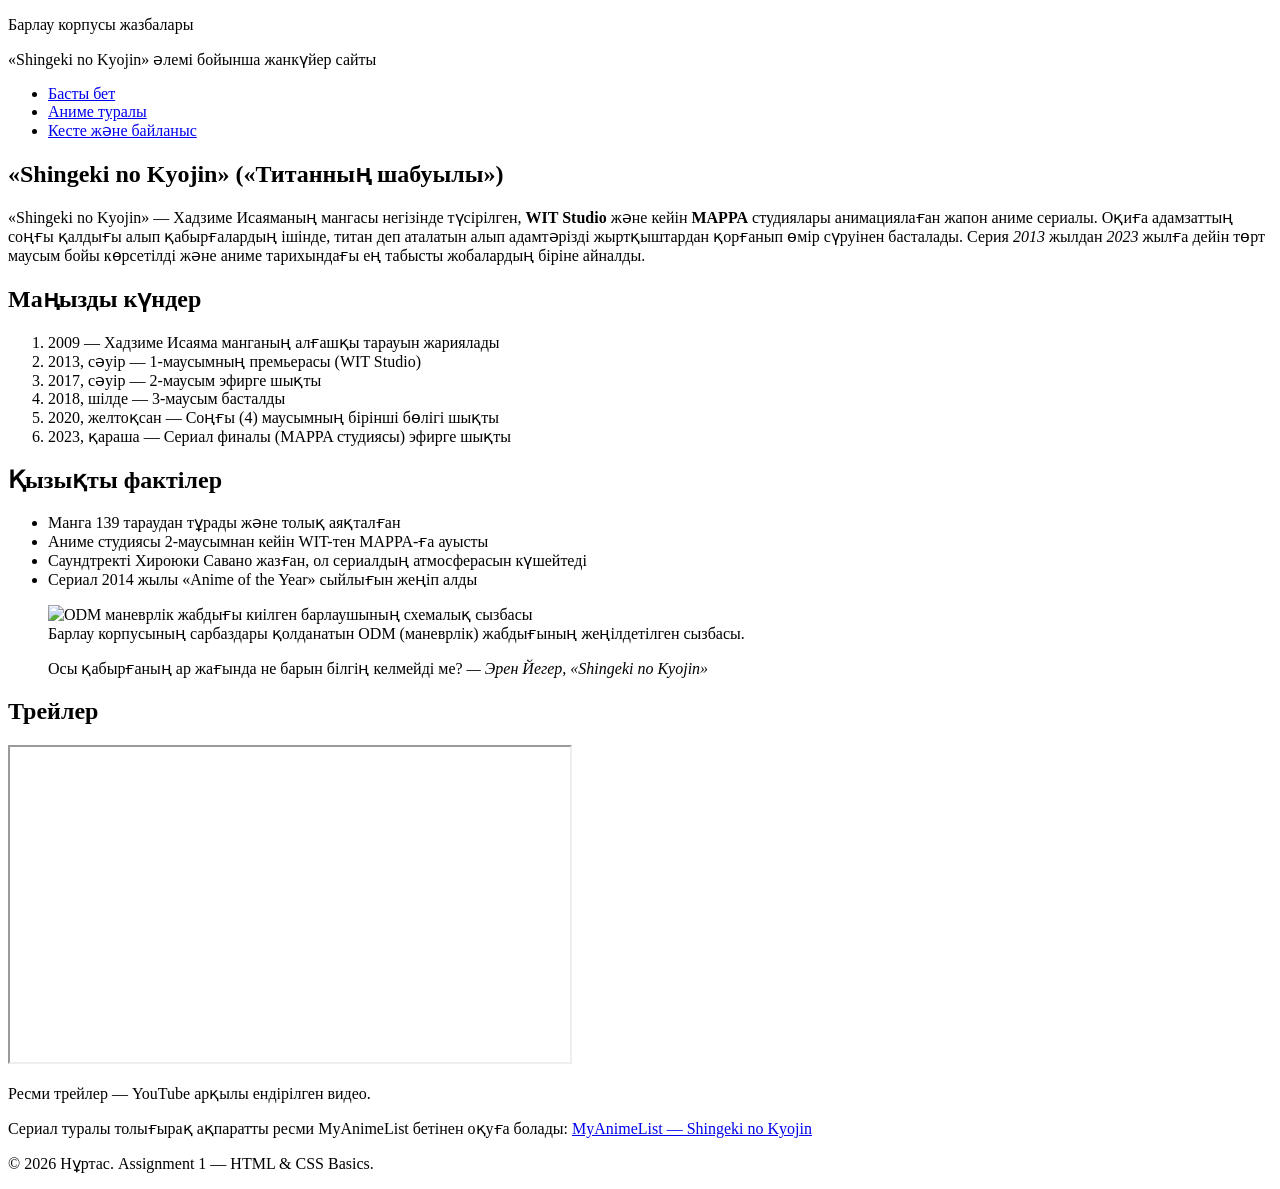
==== about.html @ dbdaebf1 "Add files via upload" ====
<!DOCTYPE html>
<html lang="kk">
<head>
  <meta charset="UTF-8">
  <meta name="viewport" content="width=device-width, initial-scale=1.0">
  <title>Барлау корпусы жазбалары — Аниме туралы</title>
  <link rel="stylesheet" href="css/style.css">
</head>
<body>

  <header class="site-head">
    <div class="masthead">
      <p class="brand">Барлау корпусы жазбалары</p>
      <p class="tagline">«Shingeki no Kyojin» әлемі бойынша жанкүйер сайты</p>
    </div>
  </header>

  <nav class="mainnav">
    <ul>
      <li><a href="index.html">Басты бет</a></li>
      <li><a href="about.html" class="active">Аниме туралы</a></li>
      <li><a href="contact.html">Кесте және байланыс</a></li>
    </ul>
  </nav>

  <main>

    <section>
      <h1>«Shingeki no Kyojin» («Титанның шабуылы»)</h1>
      <p>
        «Shingeki no Kyojin» — Хадзиме Исаяманың мангасы негізінде түсірілген,
        <strong>WIT Studio</strong> және кейін <strong>MAPPA</strong>
        студиялары анимациялаған жапон аниме сериалы. Оқиға адамзаттың
        соңғы қалдығы алып қабырғалардың ішінде, титан деп аталатын алып
        адамтәрізді жыртқыштардан қорғанып өмір сүруінен басталады. Серия
        <em>2013</em> жылдан <em>2023</em> жылға дейін төрт маусым бойы
        көрсетілді және аниме тарихындағы ең табысты жобалардың біріне
        айналды.
      </p>

      <h2>Маңызды күндер</h2>
      <ol>
        <li>2009 — Хадзиме Исаяма манганың алғашқы тарауын жариялады</li>
        <li>2013, сәуір — 1-маусымның премьерасы (WIT Studio)</li>
        <li>2017, сәуір — 2-маусым эфирге шықты</li>
        <li>2018, шілде — 3-маусым басталды</li>
        <li>2020, желтоқсан — Соңғы (4) маусымның бірінші бөлігі шықты</li>
        <li>2023, қараша — Сериал финалы (MAPPA студиясы) эфирге шықты</li>
      </ol>

      <h2>Қызықты фактілер</h2>
      <ul>
        <li>Манга 139 тараудан тұрады және толық аяқталған</li>
        <li>Аниме студиясы 2-маусымнан кейін WIT-тен MAPPA-ға ауысты</li>
        <li>Саундтректі Хироюки Савано жазған, ол сериалдың атмосферасын күшейтеді</li>
        <li>Сериал 2014 жылы «Anime of the Year» сыйлығын жеңіп алды</li>
      </ul>

      <figure>
        <img src="images/odm-gear-diagram.png" alt="ODM маневрлік жабдығы киілген барлаушының схемалық сызбасы">
        <figcaption>Барлау корпусының сарбаздары қолданатын ODM (маневрлік) жабдығының жеңілдетілген сызбасы.</figcaption>
      </figure>

      <blockquote>
        Осы қабырғаның ар жағында не барын білгің келмейді ме?
        <cite>— Эрен Йегер, «Shingeki no Kyojin»</cite>
      </blockquote>

      <h2>Трейлер</h2>
      <div class="media-wrap">
        <iframe
          width="560"
          height="315"
          src="https://www.youtube.com/embed/MGRm4IzK1SQ"
          title="Shingeki no Kyojin — ресми трейлер"
          allow="accelerometer; autoplay; clipboard-write; encrypted-media; gyroscope; picture-in-picture"
          allowfullscreen>
        </iframe>
        <p class="label">Ресми трейлер — YouTube арқылы ендірілген видео.</p>
      </div>

      <p>
        Сериал туралы толығырақ ақпаратты ресми MyAnimeList бетінен
        оқуға болады:
        <a href="https://myanimelist.net/anime/16498/Shingeki_no_Kyojin" target="_blank" rel="noopener">
          MyAnimeList — Shingeki no Kyojin
        </a>
      </p>
    </section>

  </main>

  <footer class="site-foot">
    <p>&copy; 2026 Нұртас. Assignment 1 — HTML &amp; CSS Basics.</p>
  </footer>

</body>
</html>
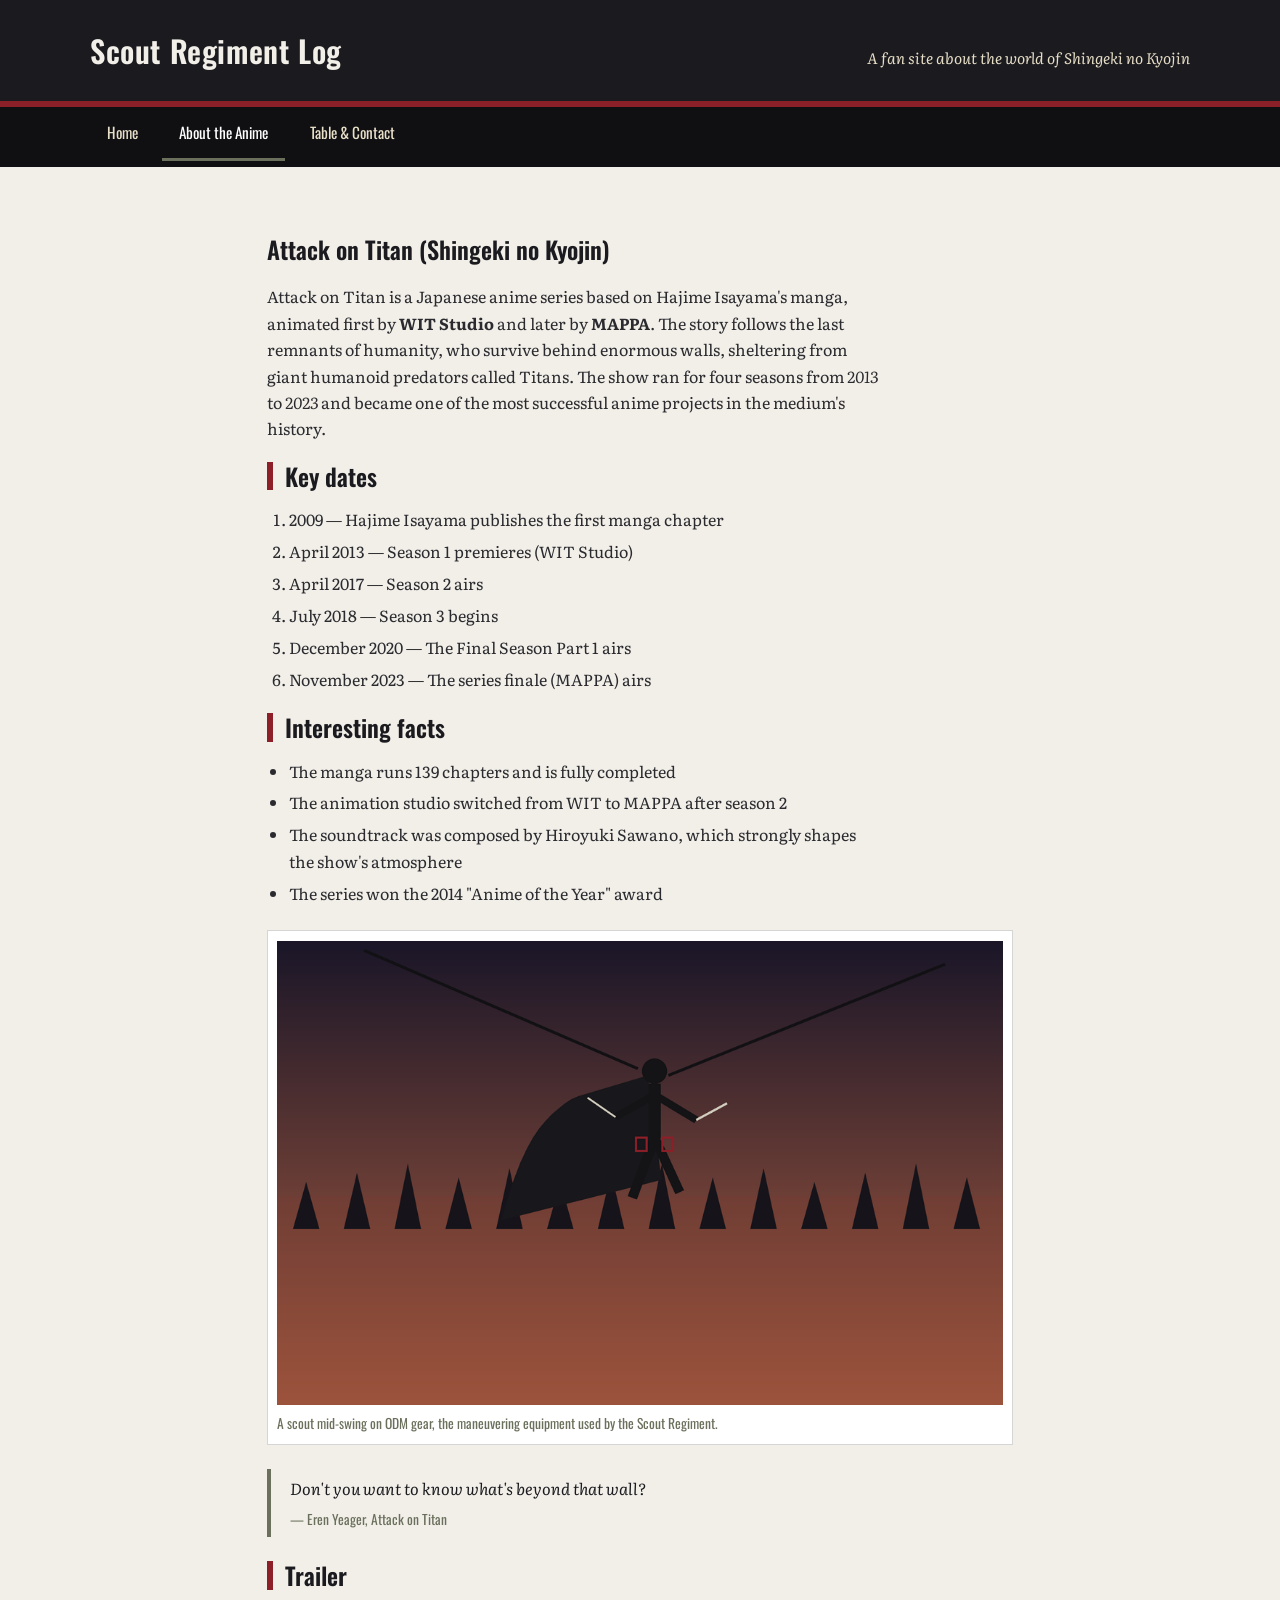
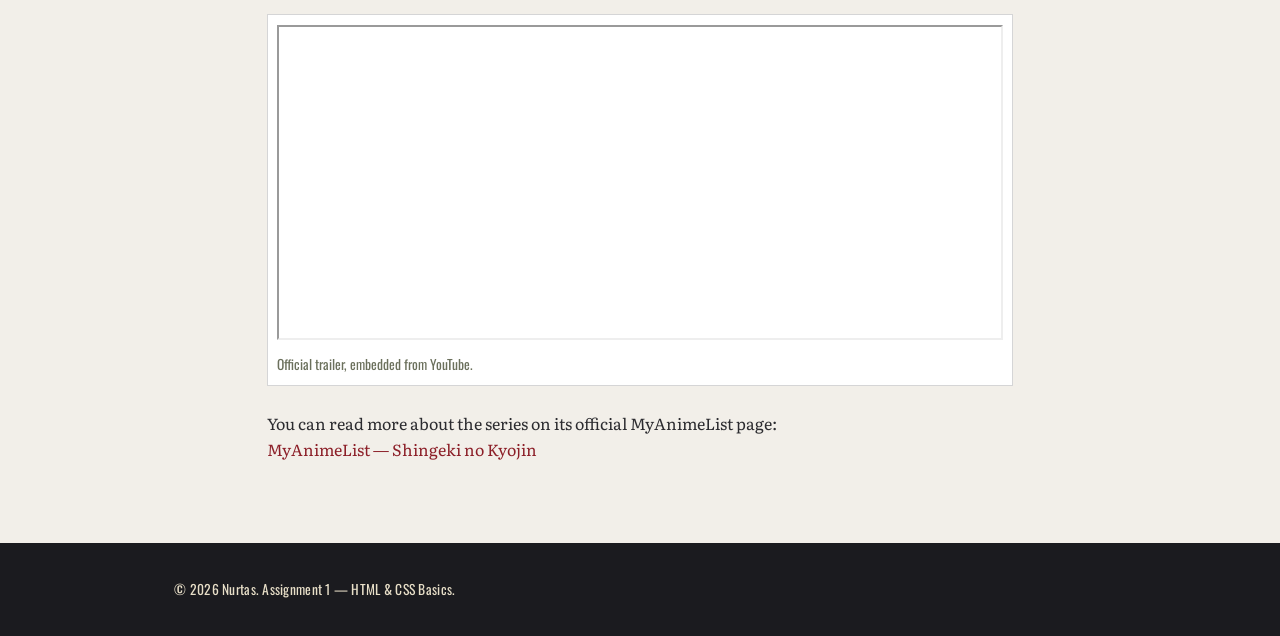
==== commit 0ca364b0: "Add files via upload" ====
--- a/about.html
+++ b/about.html
@@ -1,87 +1,87 @@
 <!DOCTYPE html>
-<html lang="kk">
+<html lang="en">
 <head>
   <meta charset="UTF-8">
   <meta name="viewport" content="width=device-width, initial-scale=1.0">
-  <title>Барлау корпусы жазбалары — Аниме туралы</title>
+  <title>Scout Regiment Log — About the Anime</title>
   <link rel="stylesheet" href="css/style.css">
 </head>
 <body>
 
   <header class="site-head">
     <div class="masthead">
-      <p class="brand">Барлау корпусы жазбалары</p>
-      <p class="tagline">«Shingeki no Kyojin» әлемі бойынша жанкүйер сайты</p>
+      <p class="brand">Scout Regiment Log</p>
+      <p class="tagline">A fan site about the world of Shingeki no Kyojin</p>
     </div>
   </header>
 
   <nav class="mainnav">
     <ul>
-      <li><a href="index.html">Басты бет</a></li>
-      <li><a href="about.html" class="active">Аниме туралы</a></li>
-      <li><a href="contact.html">Кесте және байланыс</a></li>
+      <li><a href="index.html">Home</a></li>
+      <li><a href="about.html" class="active">About the Anime</a></li>
+      <li><a href="contact.html">Table &amp; Contact</a></li>
     </ul>
   </nav>
 
   <main>
 
     <section>
-      <h1>«Shingeki no Kyojin» («Титанның шабуылы»)</h1>
+      <h1>Attack on Titan (Shingeki no Kyojin)</h1>
       <p>
-        «Shingeki no Kyojin» — Хадзиме Исаяманың мангасы негізінде түсірілген,
-        <strong>WIT Studio</strong> және кейін <strong>MAPPA</strong>
-        студиялары анимациялаған жапон аниме сериалы. Оқиға адамзаттың
-        соңғы қалдығы алып қабырғалардың ішінде, титан деп аталатын алып
-        адамтәрізді жыртқыштардан қорғанып өмір сүруінен басталады. Серия
-        <em>2013</em> жылдан <em>2023</em> жылға дейін төрт маусым бойы
-        көрсетілді және аниме тарихындағы ең табысты жобалардың біріне
-        айналды.
+        Attack on Titan is a Japanese anime series based on Hajime
+        Isayama's manga, animated first by <strong>WIT Studio</strong>
+        and later by <strong>MAPPA</strong>. The story follows the last
+        remnants of humanity, who survive behind enormous walls,
+        sheltering from giant humanoid predators called Titans. The show
+        ran for four seasons from <em>2013</em> to <em>2023</em> and
+        became one of the most successful anime projects in the medium's
+        history.
       </p>
 
-      <h2>Маңызды күндер</h2>
+      <h2>Key dates</h2>
       <ol>
-        <li>2009 — Хадзиме Исаяма манганың алғашқы тарауын жариялады</li>
-        <li>2013, сәуір — 1-маусымның премьерасы (WIT Studio)</li>
-        <li>2017, сәуір — 2-маусым эфирге шықты</li>
-        <li>2018, шілде — 3-маусым басталды</li>
-        <li>2020, желтоқсан — Соңғы (4) маусымның бірінші бөлігі шықты</li>
-        <li>2023, қараша — Сериал финалы (MAPPA студиясы) эфирге шықты</li>
+        <li>2009 — Hajime Isayama publishes the first manga chapter</li>
+        <li>April 2013 — Season 1 premieres (WIT Studio)</li>
+        <li>April 2017 — Season 2 airs</li>
+        <li>July 2018 — Season 3 begins</li>
+        <li>December 2020 — The Final Season Part 1 airs</li>
+        <li>November 2023 — The series finale (MAPPA) airs</li>
       </ol>
 
-      <h2>Қызықты фактілер</h2>
+      <h2>Interesting facts</h2>
       <ul>
-        <li>Манга 139 тараудан тұрады және толық аяқталған</li>
-        <li>Аниме студиясы 2-маусымнан кейін WIT-тен MAPPA-ға ауысты</li>
-        <li>Саундтректі Хироюки Савано жазған, ол сериалдың атмосферасын күшейтеді</li>
-        <li>Сериал 2014 жылы «Anime of the Year» сыйлығын жеңіп алды</li>
+        <li>The manga runs 139 chapters and is fully completed</li>
+        <li>The animation studio switched from WIT to MAPPA after season 2</li>
+        <li>The soundtrack was composed by Hiroyuki Sawano, which strongly shapes the show's atmosphere</li>
+        <li>The series won the 2014 "Anime of the Year" award</li>
       </ul>
 
       <figure>
-        <img src="images/odm-gear-diagram.png" alt="ODM маневрлік жабдығы киілген барлаушының схемалық сызбасы">
-        <figcaption>Барлау корпусының сарбаздары қолданатын ODM (маневрлік) жабдығының жеңілдетілген сызбасы.</figcaption>
+        <img src="images/odm-gear-diagram.png" alt="Silhouette of a scout swinging through the air on ODM (maneuver) gear cables">
+        <figcaption>A scout mid-swing on ODM gear, the maneuvering equipment used by the Scout Regiment.</figcaption>
       </figure>
 
       <blockquote>
-        Осы қабырғаның ар жағында не барын білгің келмейді ме?
-        <cite>— Эрен Йегер, «Shingeki no Kyojin»</cite>
+        Don't you want to know what's beyond that wall?
+        <cite>— Eren Yeager, Attack on Titan</cite>
       </blockquote>
 
-      <h2>Трейлер</h2>
+      <h2>Trailer</h2>
       <div class="media-wrap">
         <iframe
           width="560"
           height="315"
           src="https://www.youtube.com/embed/MGRm4IzK1SQ"
-          title="Shingeki no Kyojin — ресми трейлер"
+          title="Attack on Titan — official trailer"
           allow="accelerometer; autoplay; clipboard-write; encrypted-media; gyroscope; picture-in-picture"
           allowfullscreen>
         </iframe>
-        <p class="label">Ресми трейлер — YouTube арқылы ендірілген видео.</p>
+        <p class="label">Official trailer, embedded from YouTube.</p>
       </div>
 
       <p>
-        Сериал туралы толығырақ ақпаратты ресми MyAnimeList бетінен
-        оқуға болады:
+        You can read more about the series on its official MyAnimeList
+        page:
         <a href="https://myanimelist.net/anime/16498/Shingeki_no_Kyojin" target="_blank" rel="noopener">
           MyAnimeList — Shingeki no Kyojin
         </a>
@@ -91,7 +91,7 @@
   </main>
 
   <footer class="site-foot">
-    <p>&copy; 2026 Нұртас. Assignment 1 — HTML &amp; CSS Basics.</p>
+    <p>&copy; 2026 Nurtas. Assignment 1 — HTML &amp; CSS Basics.</p>
   </footer>
 
 </body>
--- a/css/style.css
+++ b/css/style.css
@@ -0,0 +1,366 @@
+/* =========================================================
+   Assignment 1 — Survey Corps Field Log
+   Color system (documented in 3 formats, see report):
+     charcoal:  #1B1B1F   rgb(27,27,31)
+     parchment: #E8DFC8   hsl(45,38%,84%)
+     bone:      #F2EFE9   rgb(242,239,233)
+     oxide-red: #8C1F28   hsl(355,64%,35%)
+     khaki:     #6B705C   rgb(107,112,92)
+   Units in play: rem (type scale), em (component padding),
+   %  (layout widths), px (hairline borders), vh (hero height)
+   ========================================================= */
+
+@import url('https://fonts.googleapis.com/css2?family=Oswald:wght@400;500;600;700&family=Literata:ital,wght@0,400;0,500;0,600;1,400&display=swap');
+
+:root {
+  --charcoal: #1B1B1F;
+  --parchment: #E8DFC8;
+  --bone: #F2EFE9;
+  --oxide: #8C1F28;
+  --khaki: #6B705C;
+  --ink: #2B2B2F;
+  --rule: rgba(27, 27, 31, 0.18);
+  --font-display: 'Oswald', 'Arial Narrow', sans-serif;
+  --font-body: 'Literata', Georgia, serif;
+}
+
+* { box-sizing: border-box; }
+
+html { scroll-behavior: smooth; }
+
+body {
+  margin: 0;
+  font-family: var(--font-body);
+  color: var(--ink);
+  background: var(--bone);
+  line-height: 1.65;
+  font-size: 1rem;
+}
+
+img { max-width: 100%; display: block; }
+
+a { color: var(--oxide); text-decoration: none; }
+a:hover { text-decoration: underline; }
+a:focus-visible,
+input:focus-visible,
+textarea:focus-visible,
+button:focus-visible,
+select:focus-visible {
+  outline: 3px solid var(--oxide);
+  outline-offset: 2px;
+}
+
+/* ---------- Header & Nav ---------- */
+header.site-head {
+  background: var(--charcoal);
+  color: var(--bone);
+  padding: 1.6em 6%;
+  border-bottom: 6px solid var(--oxide);
+}
+
+.site-head .masthead {
+  display: flex;
+  align-items: baseline;
+  justify-content: space-between;
+  flex-wrap: wrap;
+  gap: 0.4em 1.5em;
+  max-width: 1100px;
+  margin: 0 auto;
+}
+
+.site-head .brand {
+  font-family: var(--font-display);
+  font-weight: 600;
+  font-size: 1.9rem;
+  margin: 0;
+  letter-spacing: 0.02em;
+}
+
+.site-head .tagline {
+  font-family: var(--font-body);
+  font-style: italic;
+  color: var(--parchment);
+  font-size: 0.95rem;
+  margin: 0;
+}
+
+nav.mainnav {
+  background: #101013;
+  padding: 0 6%;
+}
+
+nav.mainnav ul {
+  list-style: none;
+  display: flex;
+  gap: 0.5em;
+  margin: 0;
+  padding: 0;
+  max-width: 1100px;
+  margin: 0 auto;
+  flex-wrap: wrap;
+}
+
+nav.mainnav a {
+  display: inline-block;
+  color: var(--parchment);
+  font-family: var(--font-display);
+  font-size: 0.95rem;
+  padding: 0.85em 1.1em;
+  border-bottom: 3px solid transparent;
+  transition: background-color 0.15s ease, border-color 0.15s ease;
+}
+
+nav.mainnav a:hover {
+  background: rgba(140, 31, 40, 0.25);
+  border-bottom-color: var(--oxide);
+  text-decoration: none;
+}
+
+nav.mainnav a.active {
+  border-bottom-color: var(--khaki);
+  color: #fff;
+}
+
+/* ---------- Layout shell ---------- */
+main {
+  max-width: 900px;
+  margin: 0 auto;
+  padding: 3em 6% 4em;
+}
+
+main > section + section {
+  margin-top: 3em;
+  padding-top: 2.4em;
+  border-top: 1px solid var(--rule);
+}
+
+h1, h2, h3 {
+  font-family: var(--font-display);
+  color: var(--charcoal);
+  font-weight: 600;
+  line-height: 1.2;
+}
+
+h2 {
+  font-size: 1.5rem;
+  border-left: 6px solid var(--oxide);
+  padding-left: 0.5em;
+  margin-bottom: 0.6em;
+}
+
+h3 { font-size: 1.15rem; color: var(--oxide); }
+
+p { max-width: 68ch; }
+
+ul, ol { max-width: 68ch; padding-left: 1.4em; }
+li { margin-bottom: 0.35em; }
+
+/* ---------- Hero (home page) ---------- */
+.hero {
+  position: relative;
+  min-height: 46vh;
+  display: flex;
+  align-items: flex-end;
+  color: var(--bone);
+  background: var(--charcoal);
+  overflow: hidden;
+}
+
+.hero img {
+  position: absolute;
+  inset: 0;
+  width: 100%;
+  height: 100%;
+  object-fit: cover;
+  opacity: 0.85;
+}
+
+.hero .hero-copy {
+  position: relative;
+  z-index: 1;
+  padding: 2em 6%;
+  background: linear-gradient(0deg, rgba(16,16,19,0.92) 15%, transparent 100%);
+  width: 100%;
+}
+
+.hero .hero-copy h2 {
+  border: none;
+  padding: 0;
+  color: var(--bone);
+  font-size: 2rem;
+  max-width: 20ch;
+}
+
+/* ---------- Figure / blockquote ---------- */
+figure {
+  margin: 1.5em 0;
+  border: 1px solid var(--rule);
+  padding: 0.6em;
+  background: #fff;
+}
+
+figcaption {
+  font-family: var(--font-display);
+  font-size: 0.85rem;
+  color: var(--khaki);
+  padding-top: 0.5em;
+}
+
+blockquote {
+  margin: 1.5em 0;
+  padding: 0.4em 1.2em;
+  border-left: 4px solid var(--khaki);
+  font-style: italic;
+  color: var(--charcoal);
+}
+
+blockquote cite {
+  display: block;
+  margin-top: 0.5em;
+  font-style: normal;
+  font-family: var(--font-display);
+  font-size: 0.85rem;
+  color: var(--khaki);
+}
+
+.media-wrap {
+  margin: 1.5em 0;
+  border: 1px solid var(--rule);
+  padding: 0.6em;
+  background: #fff;
+}
+
+.media-wrap iframe,
+.media-wrap video,
+.media-wrap audio { width: 100%; }
+
+.media-wrap p.label {
+  font-family: var(--font-display);
+  font-size: 0.85rem;
+  color: var(--khaki);
+  margin: 0.5em 0 0;
+}
+
+/* ---------- Table ---------- */
+.table-wrap { overflow-x: auto; margin: 1.5em 0; }
+
+table {
+  border-collapse: collapse;
+  width: 100%;
+  min-width: 560px;
+  font-family: var(--font-body);
+  background: #fff;
+}
+
+caption {
+  text-align: left;
+  font-family: var(--font-display);
+  color: var(--charcoal);
+  margin-bottom: 0.5em;
+  font-size: 1.05rem;
+}
+
+th, td {
+  border: 1px solid var(--rule);
+  padding: 0.65em 0.8em;
+  text-align: left;
+  font-size: 0.95rem;
+}
+
+thead th {
+  background: var(--charcoal);
+  color: var(--bone);
+  font-family: var(--font-display);
+  font-weight: 500;
+}
+
+tbody tr:nth-child(even) { background: rgba(107, 112, 92, 0.08); }
+
+tfoot td {
+  background: var(--parchment);
+  font-family: var(--font-display);
+  font-size: 0.85rem;
+}
+
+/* ---------- Form ---------- */
+form {
+  background: #fff;
+  border: 1px solid var(--rule);
+  padding: 1.6em;
+  max-width: 640px;
+}
+
+fieldset {
+  border: 1px solid var(--rule);
+  padding: 1.2em;
+  margin: 0 0 1.4em;
+}
+
+legend {
+  font-family: var(--font-display);
+  color: var(--oxide);
+  padding: 0 0.5em;
+}
+
+.field {
+  margin-bottom: 1.1em;
+}
+
+.field label {
+  display: block;
+  font-family: var(--font-display);
+  font-size: 0.9rem;
+  margin-bottom: 0.35em;
+  color: var(--charcoal);
+}
+
+.field-inline { display: flex; align-items: center; gap: 0.5em; margin-bottom: 0.6em; }
+.field-inline label { margin: 0; font-family: var(--font-body); }
+
+input, textarea, select {
+  width: 100%;
+  padding: 0.6em 0.7em;
+  border: 1px solid var(--khaki);
+  background: var(--bone);
+  font-family: var(--font-body);
+  font-size: 1rem;
+}
+
+input[type="checkbox"],
+input[type="radio"] { width: auto; }
+
+textarea { min-height: 6em; resize: vertical; }
+
+.radio-group { display: flex; gap: 1.2em; flex-wrap: wrap; }
+
+button.submit {
+  font-family: var(--font-display);
+  background: var(--oxide);
+  color: #fff;
+  border: none;
+  padding: 0.75em 1.6em;
+  font-size: 1rem;
+  cursor: pointer;
+  transition: background-color 0.15s ease;
+}
+
+button.submit:hover { background: #6f1720; }
+
+/* ---------- Footer ---------- */
+footer.site-foot {
+  background: var(--charcoal);
+  color: var(--parchment);
+  text-align: center;
+  padding: 1.6em 6%;
+  font-family: var(--font-display);
+  font-size: 0.85rem;
+  letter-spacing: 0.02em;
+}
+
+/* ---------- Responsive ---------- */
+@media (max-width: 640px) {
+  .site-head .masthead { flex-direction: column; align-items: flex-start; }
+  nav.mainnav ul { gap: 0; }
+  main { padding: 2em 5% 3em; }
+  .hero { min-height: 38vh; }
+}
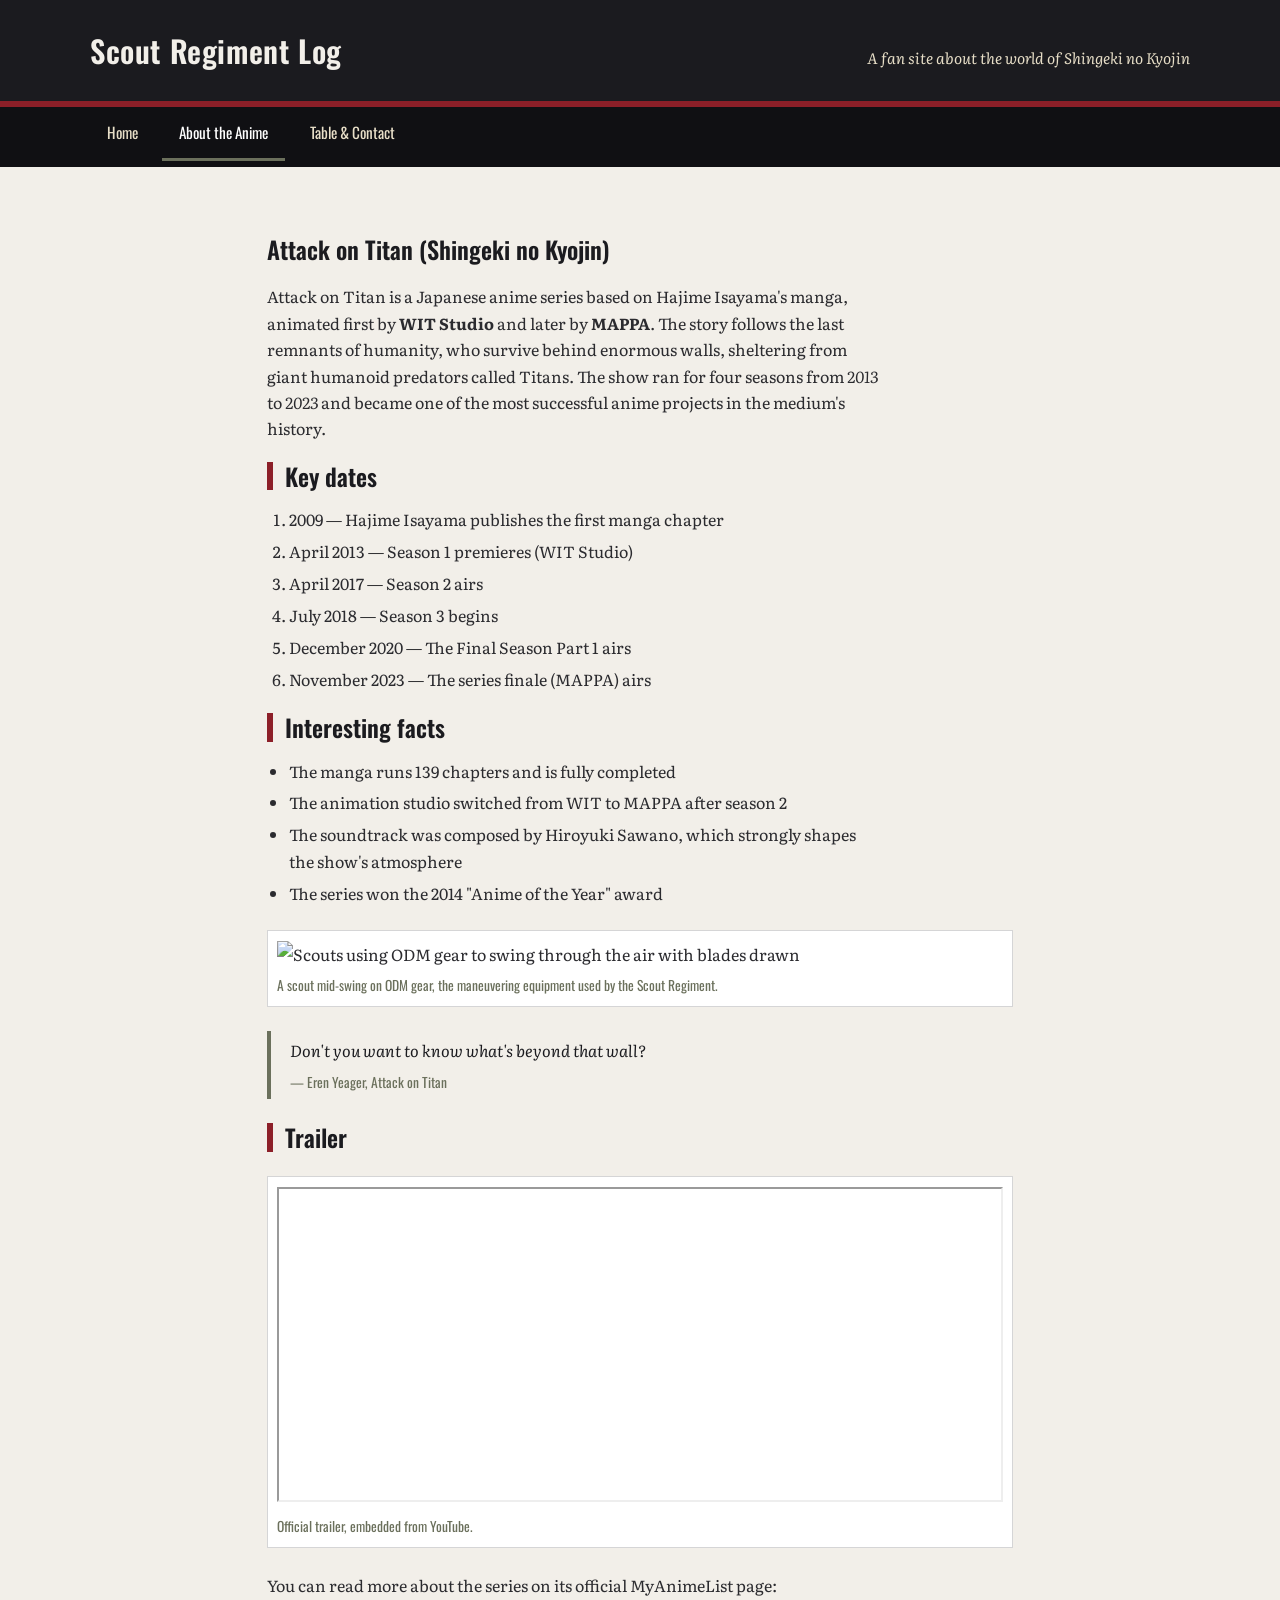
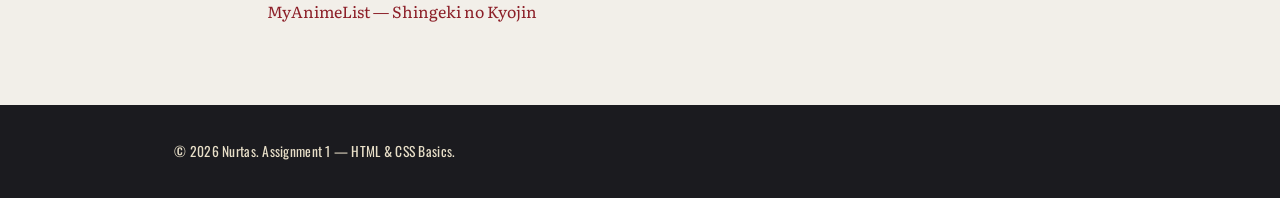
==== commit c0019664: "Add files via upload" ====
--- a/about.html
+++ b/about.html
@@ -57,7 +57,7 @@
       </ul>
 
       <figure>
-        <img src="images/odm-gear-diagram.png" alt="Silhouette of a scout swinging through the air on ODM (maneuver) gear cables">
+        <img src="images/odm-gear-diagram.jpg" alt="Scouts using ODM gear to swing through the air with blades drawn">
         <figcaption>A scout mid-swing on ODM gear, the maneuvering equipment used by the Scout Regiment.</figcaption>
       </figure>
 
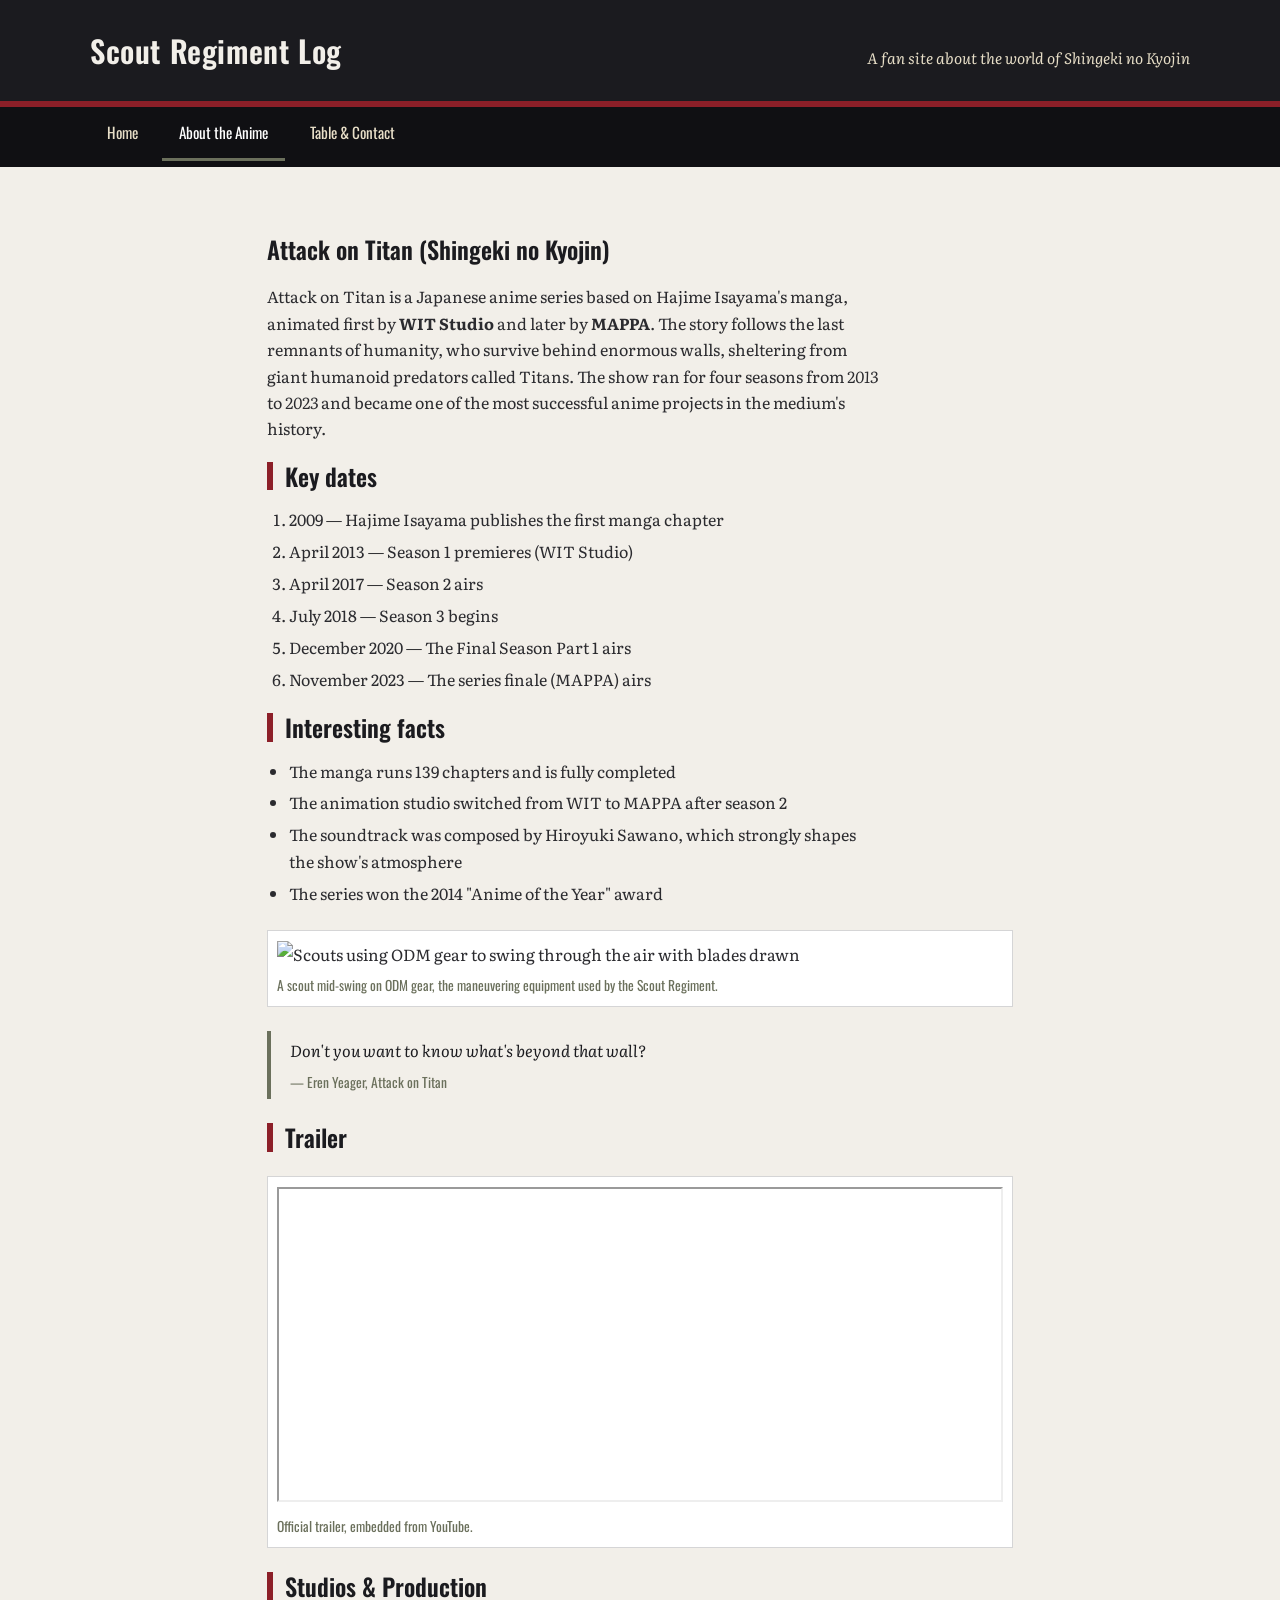
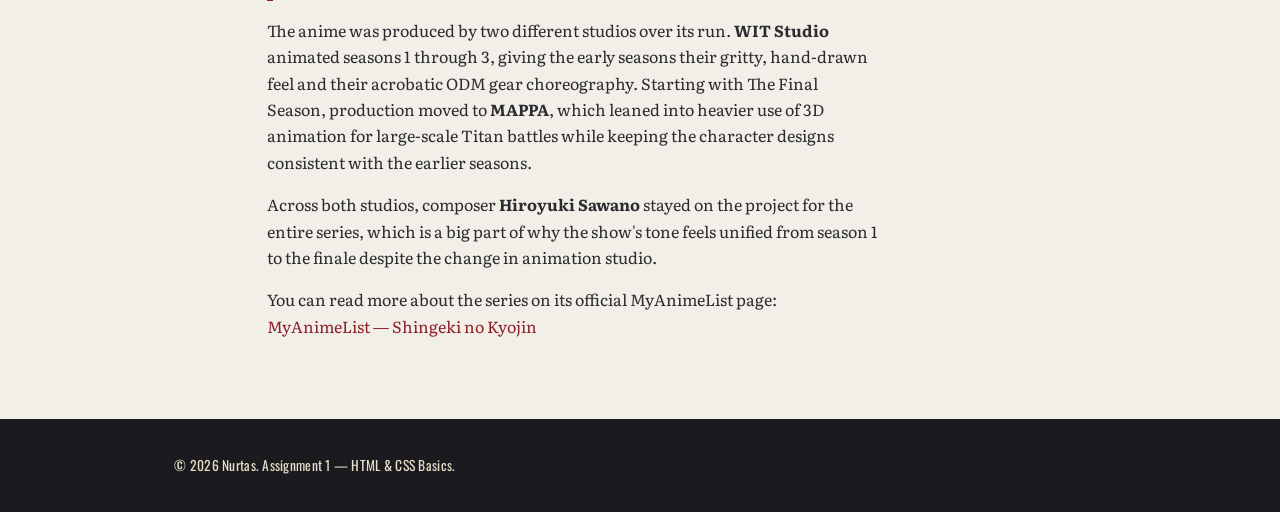
==== commit 9e2dd55b: "Add files via upload" ====
--- a/about.html
+++ b/about.html
@@ -79,6 +79,24 @@
         <p class="label">Official trailer, embedded from YouTube.</p>
       </div>
 
+      <h2>Studios &amp; Production</h2>
+      <p>
+        The anime was produced by two different studios over its run.
+        <strong>WIT Studio</strong> animated seasons 1 through 3, giving
+        the early seasons their gritty, hand-drawn feel and their
+        acrobatic ODM gear choreography. Starting with The Final Season,
+        production moved to <strong>MAPPA</strong>, which leaned into
+        heavier use of 3D animation for large-scale Titan battles while
+        keeping the character designs consistent with the earlier
+        seasons.
+      </p>
+      <p>
+        Across both studios, composer <strong>Hiroyuki Sawano</strong>
+        stayed on the project for the entire series, which is a big part
+        of why the show's tone feels unified from season 1 to the finale
+        despite the change in animation studio.
+      </p>
+
       <p>
         You can read more about the series on its official MyAnimeList
         page:
